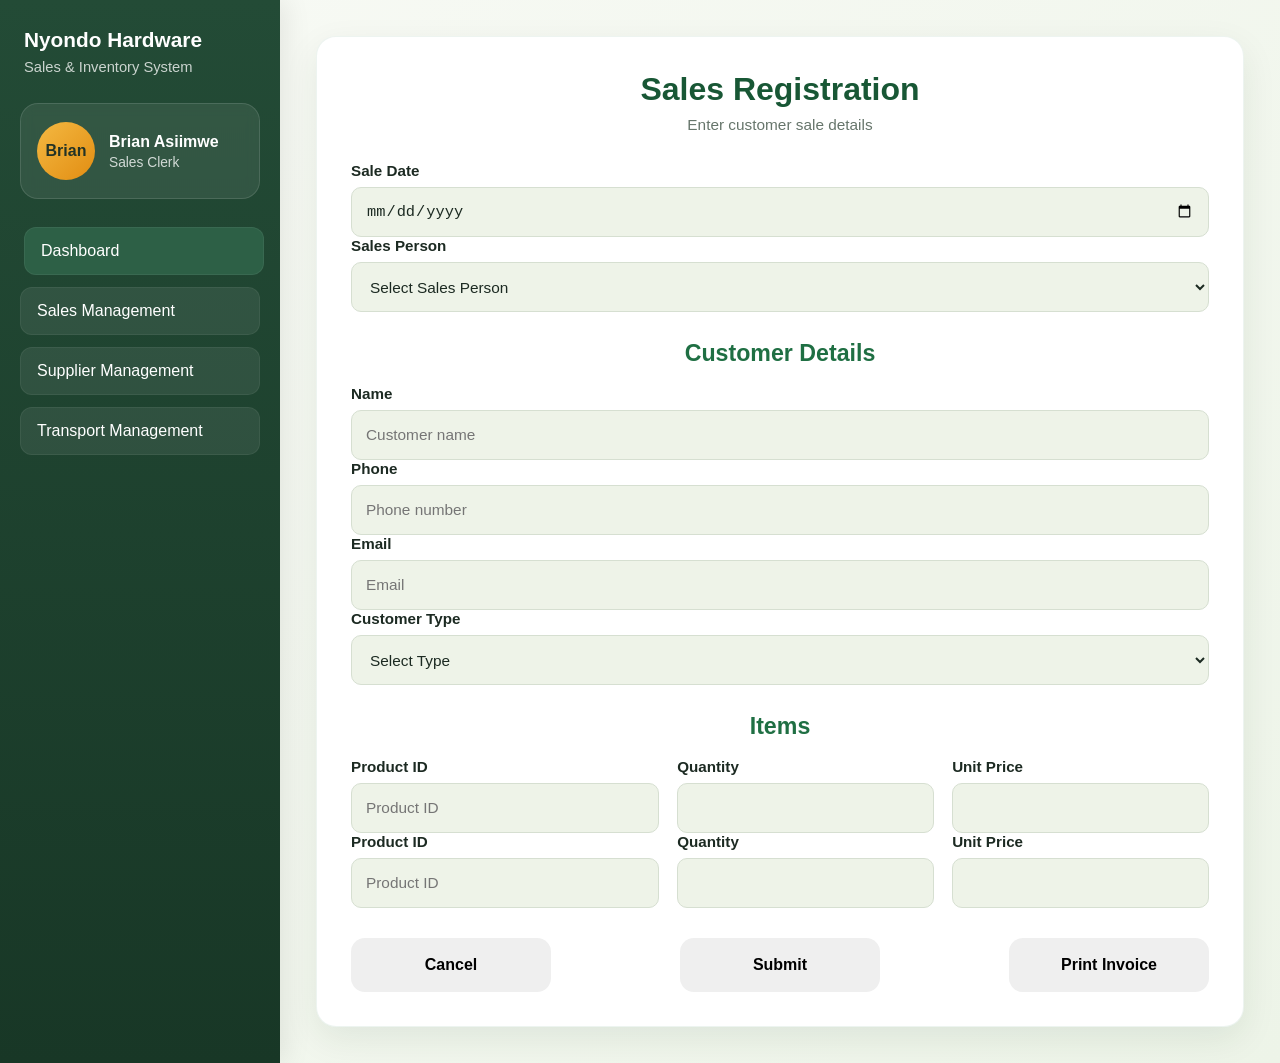
==== Sales_registration.html @ 11baf545 "initial Commit" ====
<!DOCTYPE html>
<html lang="en">
<head>
<meta charset="UTF-8">
<meta name="viewport" content="width=device-width, initial-scale=1.0">
<title>Nyondo Hardware - Sales Registration</title>

<link rel="stylesheet" href="week2-salesreg.css">

</head>

<body>

<div class="app">

    <!-- SIDEBAR -->
    <aside class="sidebar">

        <div class="brand">
            <h1>Nyondo Hardware</h1>
            <span>Sales & Inventory System</span>
        </div>

        <div class="profile-card">
            <div class="avatar">Brian</div>

            <div class="profile-text">
                <h3>Brian Asiimwe</h3>
                <p>Sales Clerk</p>
            </div>
        </div>

        <nav class="menu">
            <a href="dashboard.html" class="active">Dashboard</a>
            <a href="sales-management.html">Sales Management</a>
            <a href="supplier-management.html">Supplier Management</a>
            <a href="transport-management.html">Transport Management</a>
        </nav>

    </aside>


    <!-- MAIN CONTENT -->
    <main class="main">

        <section class="form-card">

            <div class="form-title">
                <h2>Sales Registration</h2>
                <p>Enter customer sale details</p>
            </div>

            <form>

                <!-- SALE INFO -->
                <div class="flex-row">

                    <div class="field">
                        <label>Sale Date</label>
                        <input type="date">
                    </div>

                    <div class="field">
                        <label>Sales Person</label>
                        <select>
                            <option>Select Sales Person</option>
                            <option>John Musoke</option>
                            <option>Mary Namugenyi</option>
                            <option>Daniel Omara</option>
                            <option>Brian Asiimwe</option>
                        </select>
                    </div>

                </div>


                <!-- CUSTOMER DETAILS -->
                <h3 class="section-title">Customer Details</h3>

                <div class="flex-row">

                    <div class="field">
                        <label>Name</label>
                        <input type="text" placeholder="Customer name">
                    </div>

                    <div class="field">
                        <label>Phone</label>
                        <input type="text" placeholder="Phone number">
                    </div>

                </div>

                <div class="flex-row">

                    <div class="field">
                        <label>Email</label>
                        <input type="email" placeholder="Email">
                    </div>

                    <div class="field">
                        <label>Customer Type</label>
                        <select>
                            <option>Select Type</option>
                            <option>Retail</option>
                            <option>Wholesale</option>
                        </select>
                    </div>

                </div>


                <!-- ITEMS -->
                <h3 class="section-title">Items</h3>

                <div class="item-row">

                    <div class="field">
                        <label>Product ID</label>
                        <input type="text" placeholder="Product ID">
                    </div>

                    <div class="field">
                        <label>Quantity</label>
                        <input type="number">
                    </div>

                    <div class="field">
                        <label>Unit Price</label>
                        <input type="number">
                    </div>

                </div>

                <div class="item-row">

                    <div class="field">
                        <label>Product ID</label>
                        <input type="text" placeholder="Product ID">
                    </div>

                    <div class="field">
                        <label>Quantity</label>
                        <input type="number">
                    </div>

                    <div class="field">
                        <label>Unit Price</label>
                        <input type="number">
                    </div>

                </div>


                <!-- BUTTONS -->
                <div class="actions">

                    <button type="reset" class="btn cancel">
                        Cancel
                    </button>

                    <button type="submit" class="btn submit">
                        Submit
                    </button>

                    <button class="btn print"> Print Invoice
                    </button>
                    

                </div>

            </form>

        </section>

    </main>

</div>

</body>
</html>
---- week2-salesreg.css ----
:root {
  --bg: #f5f7f2;
  --surface: #ffffff;
  --surface-soft: #eef3e8;
  --primary: #1f6f43;
  --primary-dark: #185735;
  --accent: #d98e04;
  --accent-dark: #b87700;
  --text: #1c2a22;
  --muted: #66756b;
  --border: #d6dfd1;
  --sidebar: #234b36;
  --sidebar-hover: #2d6046;
  --danger-soft: #fff4ef;
  --danger: #cf5b36;
  --shadow: 0 12px 35px rgba(18, 48, 31, 0.08);
  --radius-lg: 20px;
  --radius-md: 12px;
  --radius-sm: 10px;
}

* {
  box-sizing: border-box;
  margin: 0;
  padding: 0;
}

body {
  font-family: "Inter", sans-serif;
  background: linear-gradient(135deg, #f8faf5 0%, #edf4e8 100%);
  color: var(--text);
  min-height: 100vh;
}

.app {
  display: grid;
  grid-template-columns: 280px 1fr;
  min-height: 100vh;
}

/* Sidebar */
.sidebar {
  background: linear-gradient(180deg, var(--sidebar) 0%, #183726 100%);
  color: #ffffff;
  padding: 28px 20px;
  display: flex;
  flex-direction: column;
  gap: 28px;
  box-shadow: 6px 0 25px rgba(0, 0, 0, 0.08);
}

.brand {
  padding: 0 4px;
}

.brand h1 {
  font-size: 1.3rem;
  font-weight: 800;
  line-height: 1.2;
}

.brand span {
  display: block;
  margin-top: 6px;
  color: rgba(255, 255, 255, 0.76);
  font-size: 0.92rem;
}

.profile-card {
  background: rgba(255, 255, 255, 0.08);
  border: 1px solid rgba(255, 255, 255, 0.12);
  border-radius: 18px;
  padding: 18px 16px;
  display: flex;
  align-items: center;
  gap: 14px;
  backdrop-filter: blur(6px);
}

.avatar {
  width: 58px;
  height: 58px;
  border-radius: 50%;
  background: linear-gradient(135deg, #f4b942, #e28d12);
  display: grid;
  place-items: center;
  font-weight: 800;
  color: #233326;
  font-size: 1rem;
  flex-shrink: 0;
}

.profile-text h3 {
  font-size: 1rem;
  font-weight: 700;
  line-height: 1.2;
}

.profile-text p {
  font-size: 0.86rem;
  color: rgba(255, 255, 255, 0.78);
  margin-top: 4px;
}

.menu {
  display: flex;
  flex-direction: column;
  gap: 12px;
}

.menu a {
  text-decoration: none;
  color: #ffffff;
  padding: 14px 16px;
  border-radius: 12px;
  background: rgba(255, 255, 255, 0.08);
  border: 1px solid rgba(255, 255, 255, 0.06);
  font-weight: 500;
  transition: 0.25s ease;
}

.menu a:hover,
.menu a.active {
  background: var(--sidebar-hover);
  transform: translateX(4px);
}

/* Main */
.main {
  padding: 36px;
  display: flex;
  align-items: flex-start;
  justify-content: center;
}

.form-card {
  width: 100%;
  max-width: 980px;
  background: var(--surface);
  border-radius: var(--radius-lg);
  box-shadow: var(--shadow);
  border: 1px solid rgba(31, 111, 67, 0.08);
  padding: 34px;
}

.form-title {
  text-align: center;
  margin-bottom: 28px;
}

.form-title h2 {
  font-size: 2rem;
  font-weight: 800;
  color: var(--primary-dark);
}

.form-title p {
  margin-top: 8px;
  color: var(--muted);
  font-size: 0.96rem;
}

.top-strip {
  width: 84px;
  height: 6px;
  border-radius: 999px;
  background: linear-gradient(90deg, var(--accent), var(--primary));
  margin: 0 auto 14px;
}

.section-title {
  font-size: 1.45rem;
  font-weight: 800;
  color: var(--primary);
  text-align: center;
  margin: 28px 0 18px;
}

.grid-2,
.grid-3 {
  display: grid;
  gap: 18px;
  margin-bottom: 8px;
}

.grid-2 {
  grid-template-columns: repeat(2, 1fr);
}

.grid-3 {
  grid-template-columns: repeat(3, 1fr);
}

.field {
  display: flex;
  flex-direction: column;
  gap: 8px;
}

.field label {
  font-size: 0.95rem;
  font-weight: 600;
  color: var(--text);
}

.field input,
.field select {
  width: 100%;
  height: 50px;
  border: 1px solid var(--border);
  border-radius: var(--radius-sm);
  background: var(--surface-soft);
  padding: 0 14px;
  font-size: 0.96rem;
  color: var(--text);
  outline: none;
  transition: border-color 0.2s ease, box-shadow 0.2s ease, background 0.2s ease;
}

.field input:focus,
.field select:focus {
  border-color: var(--primary);
  background: #ffffff;
  box-shadow: 0 0 0 4px rgba(31, 111, 67, 0.12);
}

.items-wrapper {
  display: flex;
  flex-direction: column;
  gap: 14px;
  margin-top: 8px;
}

.item-row {
  display: grid;
  grid-template-columns: 1.2fr 1fr 1fr;
  gap: 18px;
}

.actions {
  display: flex;
  justify-content: space-between;
  gap: 18px;
  margin-top: 30px;
  flex-wrap: wrap;
}

.btn {
  min-width: 200px;
  height: 54px;
  border: none;
  border-radius: 14px;
  font-size: 1rem;
  font-weight: 800;
  cursor: pointer;
  transition: transform 0.2s ease, box-shadow 0.2s ease, opacity 0.2s ease;
}

.btn:hover {
  transform: translateY(-2px);
}

.btn-cancel {
  background: var(--danger-soft);
  color: var(--danger);
  border: 2px solid rgba(207, 91, 54, 0.18);
}

.btn-submit {
  background: linear-gradient(135deg, var(--primary), #2d8b58);
  color: #ffffff;
  box-shadow: 0 10px 20px rgba(31, 111, 67, 0.18);
}

.btn-submit:hover {
  background: linear-gradient(135deg, var(--primary-dark), var(--primary));
}

@media (max-width: 960px) {
  .app {
    grid-template-columns: 1fr;
  }

  .sidebar {
    padding: 20px;
  }

  .main {
    padding: 20px;
  }

  .grid-2,
  .grid-3,
  .item-row {
    grid-template-columns: 1fr;
  }

  .actions {
    justify-content: stretch;
  }

  .btn {
    width: 100%;
  }
}

@media (max-width: 560px) {
  .form-card {
    padding: 22px 18px;
  }

  .form-title h2 {
    font-size: 1.65rem;
  }

  .section-title {
    font-size: 1.2rem;
  }
}
@media print{

.sidebar{
display:none;
}

.actions{
display:none;
}

body{
background:white;
}

}
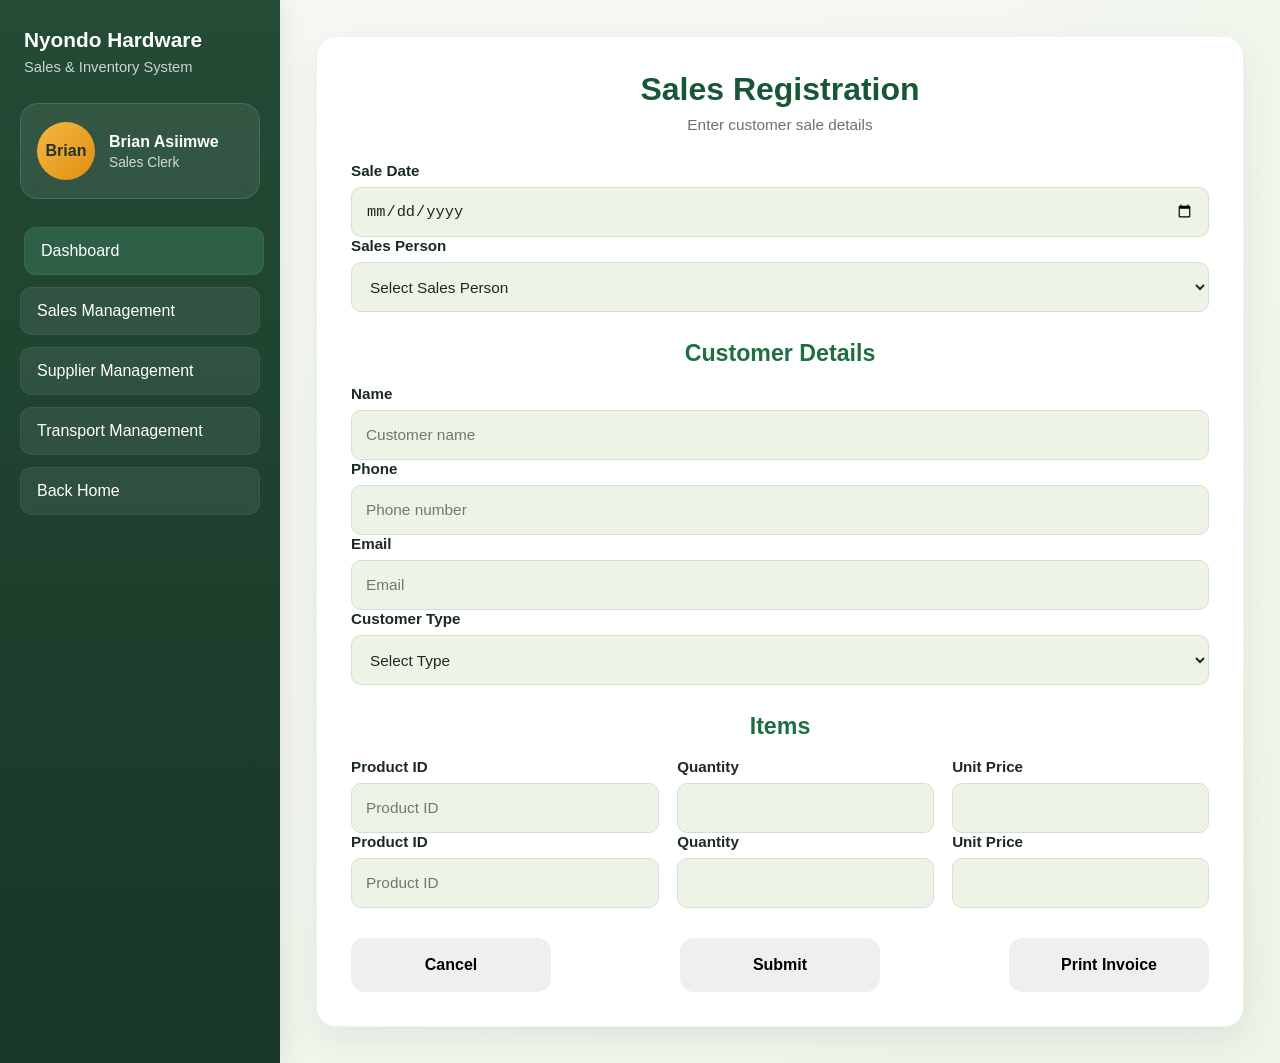
==== commit 2687e762: "Add home button to the forms" ====
--- a/Sales_registration.html
+++ b/Sales_registration.html
@@ -35,6 +35,7 @@
             <a href="sales-management.html">Sales Management</a>
             <a href="supplier-management.html">Supplier Management</a>
             <a href="transport-management.html">Transport Management</a>
+            <a href="index.html">Back Home</a>
         </nav>
 
     </aside>
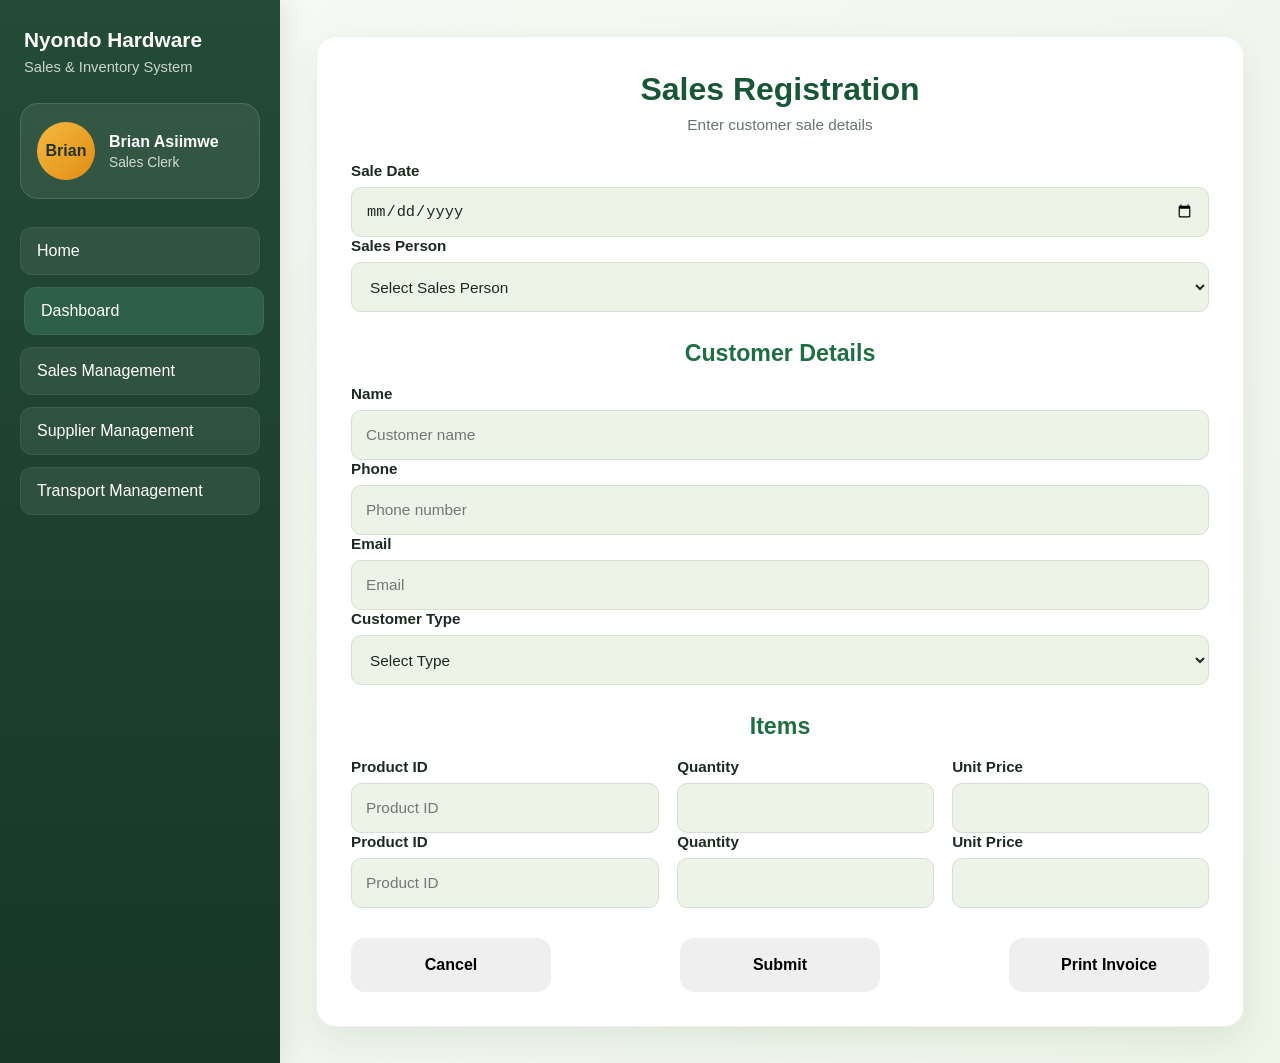
==== commit d8109995: "Create Stock registration form" ====
--- a/Sales_registration.html
+++ b/Sales_registration.html
@@ -31,11 +31,12 @@
         </div>
 
         <nav class="menu">
+            <a href="index.html">Home</a>
             <a href="dashboard.html" class="active">Dashboard</a>
             <a href="sales-management.html">Sales Management</a>
             <a href="supplier-management.html">Supplier Management</a>
             <a href="transport-management.html">Transport Management</a>
-            <a href="index.html">Back Home</a>
+            
         </nav>
 
     </aside>
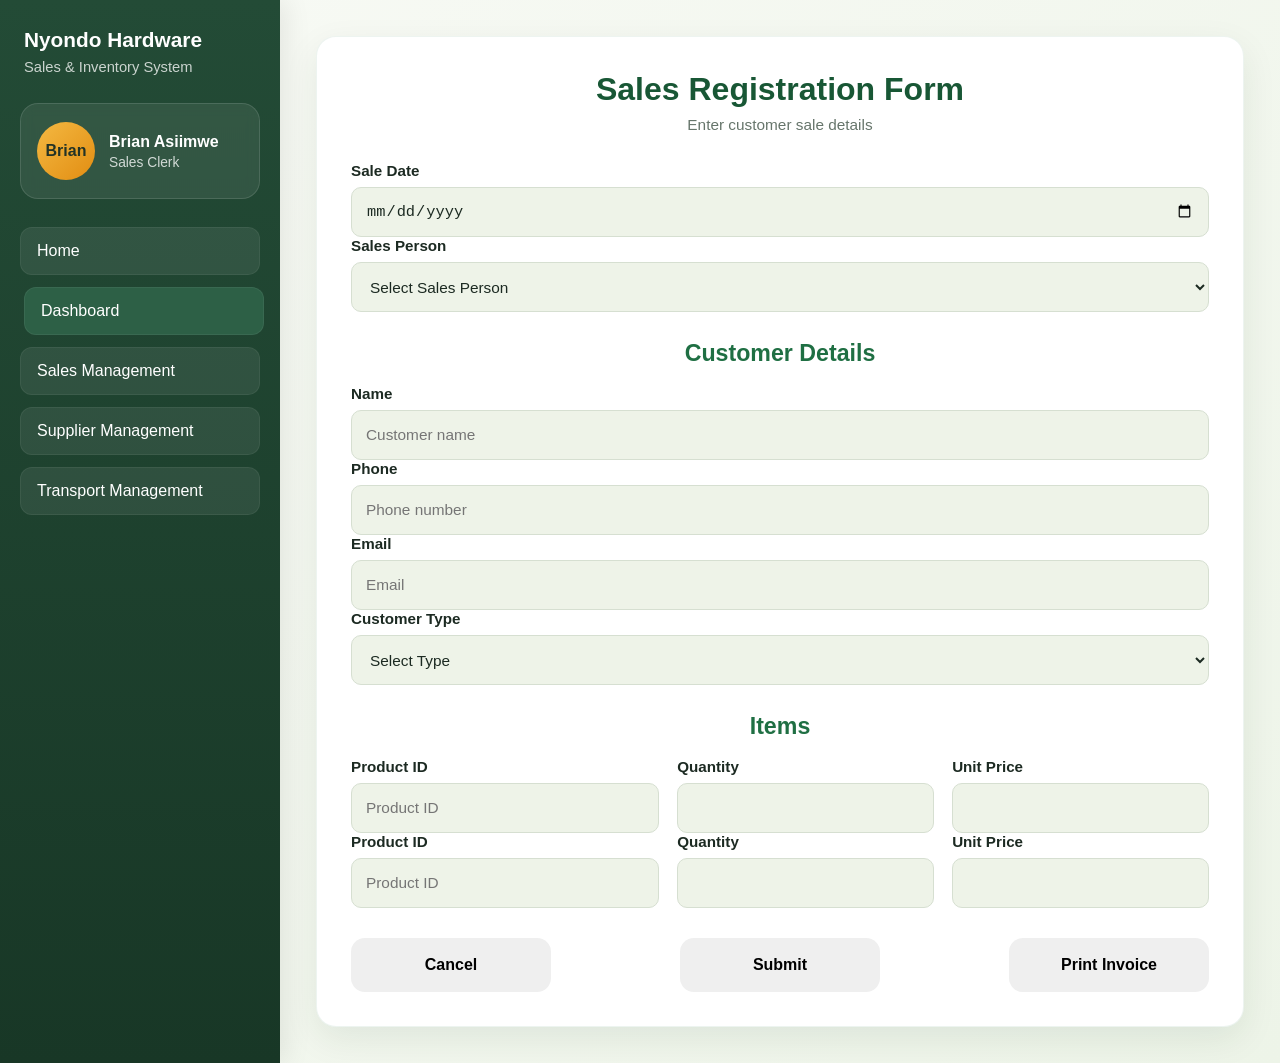
==== commit 7f4f3058: "update stock registration form" ====
--- a/Sales_registration.html
+++ b/Sales_registration.html
@@ -3,9 +3,9 @@
 <head>
 <meta charset="UTF-8">
 <meta name="viewport" content="width=device-width, initial-scale=1.0">
-<title>Nyondo Hardware - Sales Registration</title>
+<title>Nyondo Hardware - Sales Registration form</title>
 
-<link rel="stylesheet" href="week2-salesreg.css">
+<link rel="stylesheet" href="Style.css">
 
 </head>
 
@@ -48,7 +48,7 @@
         <section class="form-card">
 
             <div class="form-title">
-                <h2>Sales Registration</h2>
+                <h2>Sales Registration Form</h2>
                 <p>Enter customer sale details</p>
             </div>
 
--- a/Style.css
+++ b/Style.css
@@ -0,0 +1,335 @@
+:root {
+  --bg: #f5f7f2;
+  --surface: #ffffff;
+  --surface-soft: #eef3e8;
+  --primary: #1f6f43;
+  --primary-dark: #185735;
+  --accent: #d98e04;
+  --accent-dark: #b87700;
+  --text: #1c2a22;
+  --muted: #66756b;
+  --border: #d6dfd1;
+  --sidebar: #234b36;
+  --sidebar-hover: #2d6046;
+  --danger-soft: #fff4ef;
+  --danger: #cf5b36;
+  --shadow: 0 12px 35px rgba(18, 48, 31, 0.08);
+  --radius-lg: 20px;
+  --radius-md: 12px;
+  --radius-sm: 10px;
+}
+
+* {
+  box-sizing: border-box;
+  margin: 0;
+  padding: 0;
+}
+
+body {
+  font-family: "Inter", sans-serif;
+  background: linear-gradient(135deg, #f8faf5 0%, #edf4e8 100%);
+  color: var(--text);
+  min-height: 100vh;
+}
+
+.app {
+  display: grid;
+  grid-template-columns: 280px 1fr;
+  min-height: 100vh;
+}
+
+/* Sidebar */
+.sidebar {
+  background: linear-gradient(180deg, var(--sidebar) 0%, #183726 100%);
+  color: #ffffff;
+  padding: 28px 20px;
+  display: flex;
+  flex-direction: column;
+  gap: 28px;
+  box-shadow: 6px 0 25px rgba(0, 0, 0, 0.08);
+}
+
+.brand {
+  padding: 0 4px;
+}
+
+.brand h1 {
+  font-size: 1.3rem;
+  font-weight: 800;
+  line-height: 1.2;
+}
+
+.brand span {
+  display: block;
+  margin-top: 6px;
+  color: rgba(255, 255, 255, 0.76);
+  font-size: 0.92rem;
+}
+
+.profile-card {
+  background: rgba(255, 255, 255, 0.08);
+  border: 1px solid rgba(255, 255, 255, 0.12);
+  border-radius: 18px;
+  padding: 18px 16px;
+  display: flex;
+  align-items: center;
+  gap: 14px;
+  backdrop-filter: blur(6px);
+}
+
+.avatar {
+  width: 58px;
+  height: 58px;
+  border-radius: 50%;
+  background: linear-gradient(135deg, #f4b942, #e28d12);
+  display: grid;
+  place-items: center;
+  font-weight: 800;
+  color: #233326;
+  font-size: 1rem;
+  flex-shrink: 0;
+}
+
+.profile-text h3 {
+  font-size: 1rem;
+  font-weight: 700;
+  line-height: 1.2;
+}
+
+.profile-text p {
+  font-size: 0.86rem;
+  color: rgba(255, 255, 255, 0.78);
+  margin-top: 4px;
+}
+
+.menu {
+  display: flex;
+  flex-direction: column;
+  gap: 12px;
+}
+
+.menu a {
+  text-decoration: none;
+  color: #ffffff;
+  padding: 14px 16px;
+  border-radius: 12px;
+  background: rgba(255, 255, 255, 0.08);
+  border: 1px solid rgba(255, 255, 255, 0.06);
+  font-weight: 500;
+  transition: 0.25s ease;
+}
+
+.menu a:hover,
+.menu a.active {
+  background: var(--sidebar-hover);
+  transform: translateX(4px);
+}
+
+/* Main */
+.main {
+  padding: 36px;
+  display: flex;
+  align-items: flex-start;
+  justify-content: center;
+}
+
+.form-card {
+  width: 100%;
+  max-width: 980px;
+  background: var(--surface);
+  border-radius: var(--radius-lg);
+  box-shadow: var(--shadow);
+  border: 1px solid rgba(31, 111, 67, 0.08);
+  padding: 34px;
+}
+
+.form-title {
+  text-align: center;
+  margin-bottom: 28px;
+}
+
+.form-title h2 {
+  font-size: 2rem;
+  font-weight: 800;
+  color: var(--primary-dark);
+}
+
+.form-title p {
+  margin-top: 8px;
+  color: var(--muted);
+  font-size: 0.96rem;
+}
+
+.top-strip {
+  width: 84px;
+  height: 6px;
+  border-radius: 999px;
+  background: linear-gradient(90deg, var(--accent), var(--primary));
+  margin: 0 auto 14px;
+}
+
+.section-title {
+  font-size: 1.45rem;
+  font-weight: 800;
+  color: var(--primary);
+  text-align: center;
+  margin: 28px 0 18px;
+}
+
+.grid-2,
+.grid-3 {
+  display: grid;
+  gap: 18px;
+  margin-bottom: 8px;
+}
+
+.grid-2 {
+  grid-template-columns: repeat(2, 1fr);
+}
+
+.grid-3 {
+  grid-template-columns: repeat(3, 1fr);
+}
+
+.field {
+  display: flex;
+  flex-direction: column;
+  gap: 8px;
+}
+
+.field label {
+  font-size: 0.95rem;
+  font-weight: 600;
+  color: var(--text);
+}
+
+.field input,
+.field select {
+  width: 100%;
+  height: 50px;
+  border: 1px solid var(--border);
+  border-radius: var(--radius-sm);
+  background: var(--surface-soft);
+  padding: 0 14px;
+  font-size: 0.96rem;
+  color: var(--text);
+  outline: none;
+  transition: border-color 0.2s ease, box-shadow 0.2s ease, background 0.2s ease;
+}
+
+.field input:focus,
+.field select:focus {
+  border-color: var(--primary);
+  background: #ffffff;
+  box-shadow: 0 0 0 4px rgba(31, 111, 67, 0.12);
+}
+
+.items-wrapper {
+  display: flex;
+  flex-direction: column;
+  gap: 14px;
+  margin-top: 8px;
+}
+
+.item-row {
+  display: grid;
+  grid-template-columns: 1.2fr 1fr 1fr;
+  gap: 18px;
+}
+
+.actions {
+  display: flex;
+  justify-content: space-between;
+  gap: 18px;
+  margin-top: 30px;
+  flex-wrap: wrap;
+}
+
+.btn {
+  min-width: 200px;
+  height: 54px;
+  border: none;
+  border-radius: 14px;
+  font-size: 1rem;
+  font-weight: 800;
+  cursor: pointer;
+  transition: transform 0.2s ease, box-shadow 0.2s ease, opacity 0.2s ease;
+}
+
+.btn:hover {
+  transform: translateY(-2px);
+}
+
+.btn-cancel {
+  background: var(--danger-soft);
+  color: var(--danger);
+  border: 2px solid rgba(207, 91, 54, 0.18);
+}
+
+.btn-submit {
+  background: linear-gradient(135deg, var(--primary), #2d8b58);
+  color: #ffffff;
+  box-shadow: 0 10px 20px rgba(31, 111, 67, 0.18);
+}
+
+.btn-submit:hover {
+  background: linear-gradient(135deg, var(--primary-dark), var(--primary));
+}
+
+@media (max-width: 960px) {
+  .app {
+    grid-template-columns: 1fr;
+  }
+
+  .sidebar {
+    padding: 20px;
+  }
+
+  .main {
+    padding: 20px;
+  }
+
+  .grid-2,
+  .grid-3,
+  .item-row {
+    grid-template-columns: 1fr;
+  }
+
+  .actions {
+    justify-content: stretch;
+  }
+
+  .btn {
+    width: 100%;
+  }
+}
+
+@media (max-width: 560px) {
+  .form-card {
+    padding: 22px 18px;
+  }
+
+  .form-title h2 {
+    font-size: 1.65rem;
+  }
+
+  .section-title {
+    font-size: 1.2rem;
+  }
+}
+@media print{
+
+.sidebar{
+display:none;
+}
+
+.actions{
+display:none;
+}
+
+body{
+background:white;
+}
+
+}
+
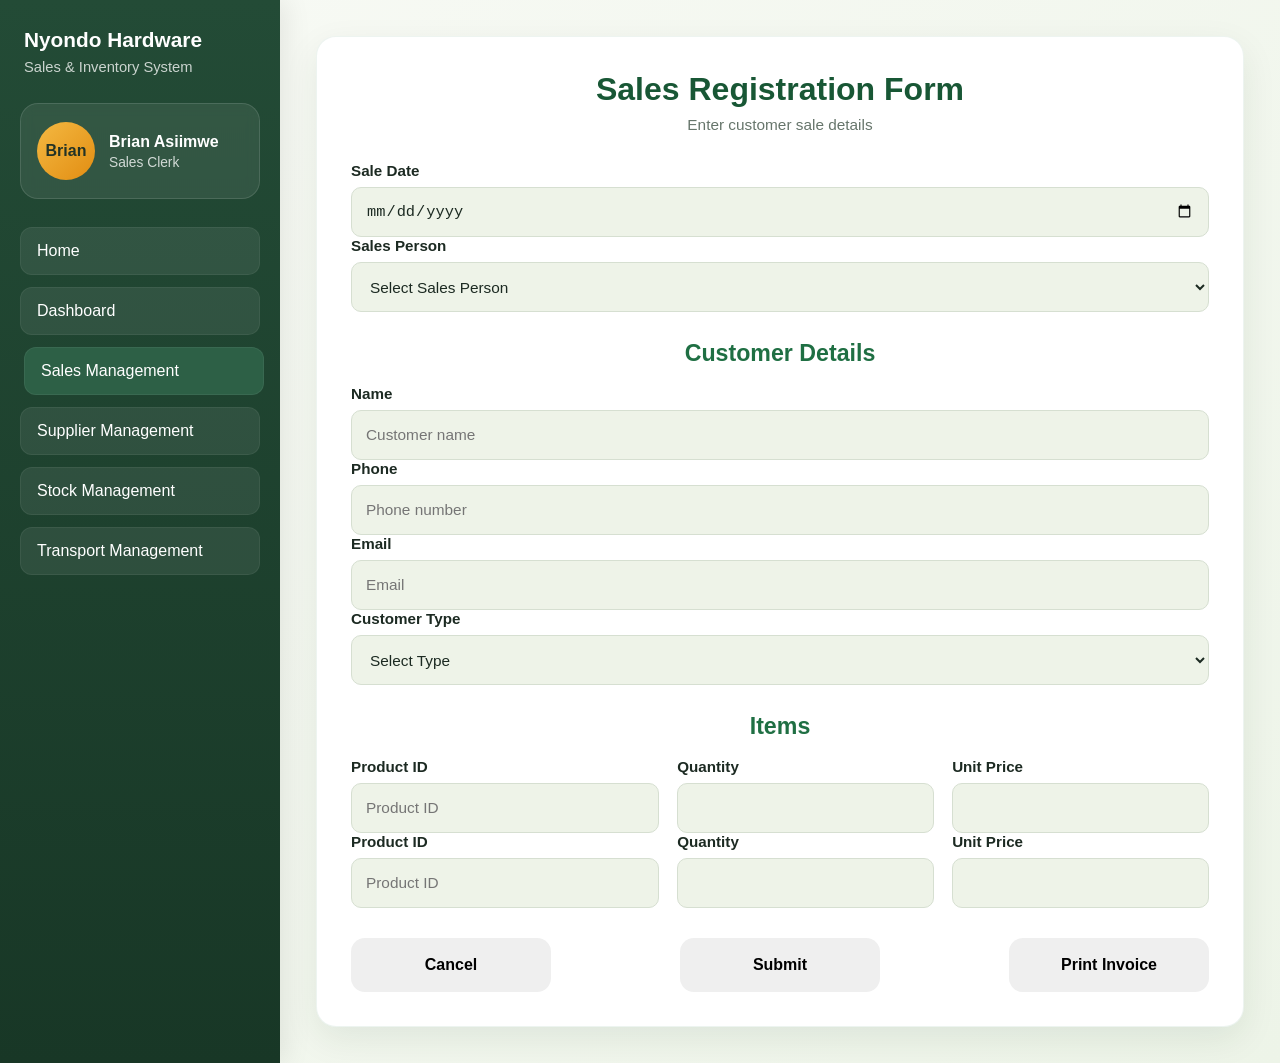
==== commit d07144b5: "update all forms" ====
--- a/Sales_registration.html
+++ b/Sales_registration.html
@@ -32,9 +32,10 @@
 
         <nav class="menu">
             <a href="index.html">Home</a>
-            <a href="dashboard.html" class="active">Dashboard</a>
-            <a href="sales-management.html">Sales Management</a>
+            <a href="dashboard.html" >Dashboard</a>
+            <a href="sales-management.html"class="active">Sales Management</a>
             <a href="supplier-management.html">Supplier Management</a>
+            <a href="stock-management.html">Stock Management</a>
             <a href="transport-management.html">Transport Management</a>
             
         </nav>
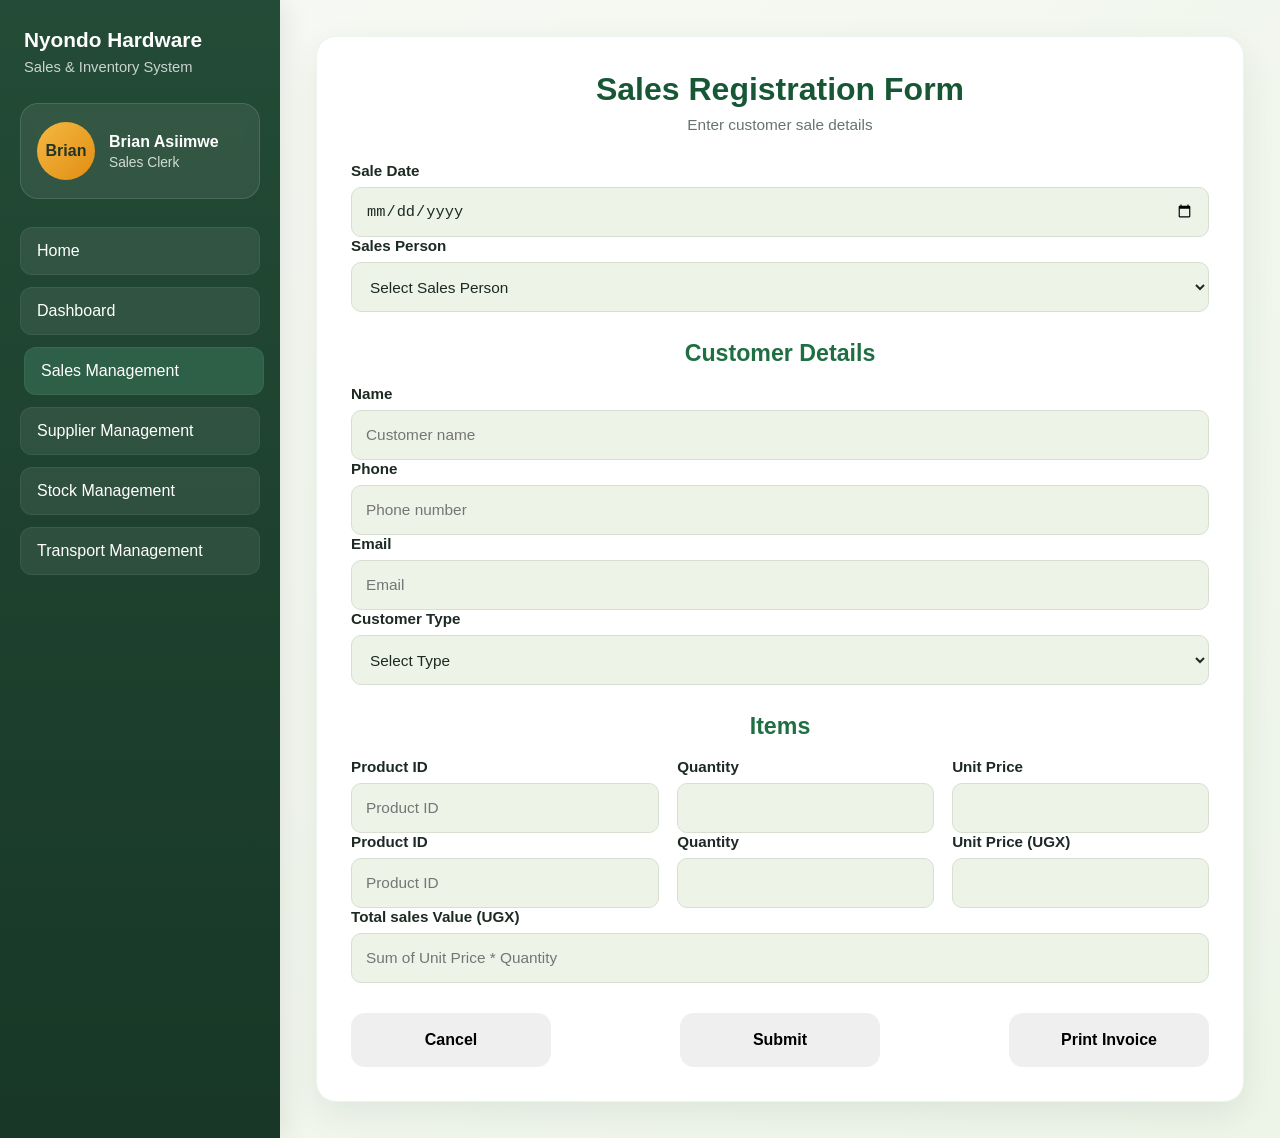
==== commit f34ee09a: "Update sales registration form" ====
--- a/Sales_registration.html
+++ b/Sales_registration.html
@@ -148,11 +148,18 @@
                     </div>
 
                     <div class="field">
-                        <label>Unit Price</label>
+                        <label>Unit Price (UGX)</label>
                         <input type="number">
                     </div>
 
                 </div>
+
+                <div class="flex-row">
+
+                    <div class="field">
+                        <label>Total sales Value (UGX)</label>
+                        <input type="number" placeholder="Sum of Unit Price * Quantity">
+                    </div>
 
 
                 <!-- BUTTONS -->
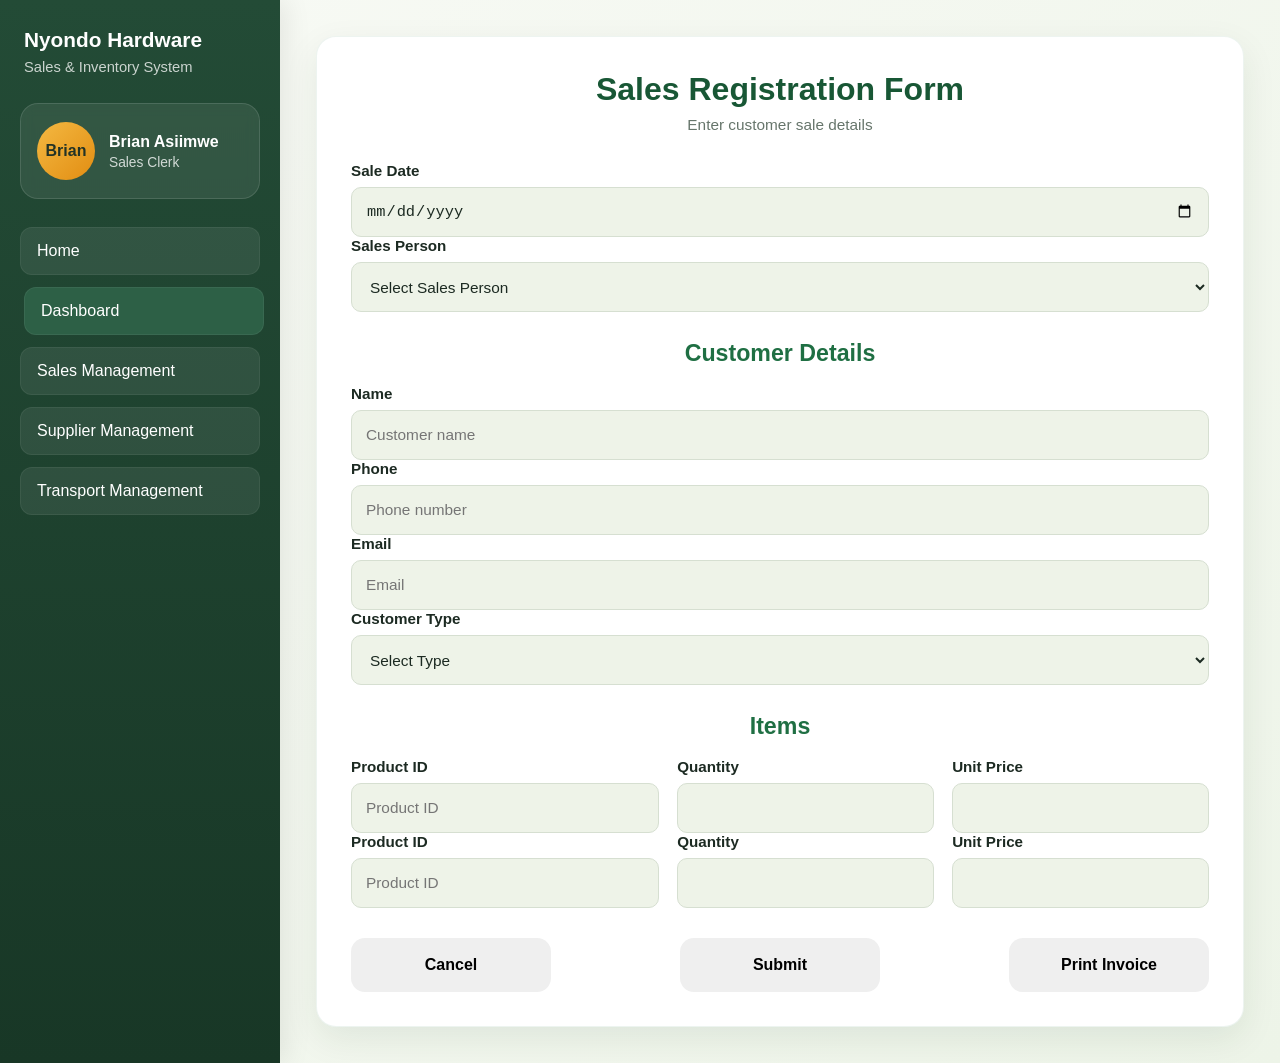
==== commit d3359d8b: "revert to stable version" ====
--- a/Sales_registration.html
+++ b/Sales_registration.html
@@ -32,10 +32,9 @@
 
         <nav class="menu">
             <a href="index.html">Home</a>
-            <a href="dashboard.html" >Dashboard</a>
-            <a href="sales-management.html"class="active">Sales Management</a>
+            <a href="dashboard.html" class="active">Dashboard</a>
+            <a href="sales-management.html">Sales Management</a>
             <a href="supplier-management.html">Supplier Management</a>
-            <a href="stock-management.html">Stock Management</a>
             <a href="transport-management.html">Transport Management</a>
             
         </nav>
@@ -148,18 +147,11 @@
                     </div>
 
                     <div class="field">
-                        <label>Unit Price (UGX)</label>
+                        <label>Unit Price</label>
                         <input type="number">
                     </div>
 
                 </div>
-
-                <div class="flex-row">
-
-                    <div class="field">
-                        <label>Total sales Value (UGX)</label>
-                        <input type="number" placeholder="Sum of Unit Price * Quantity">
-                    </div>
 
 
                 <!-- BUTTONS -->
